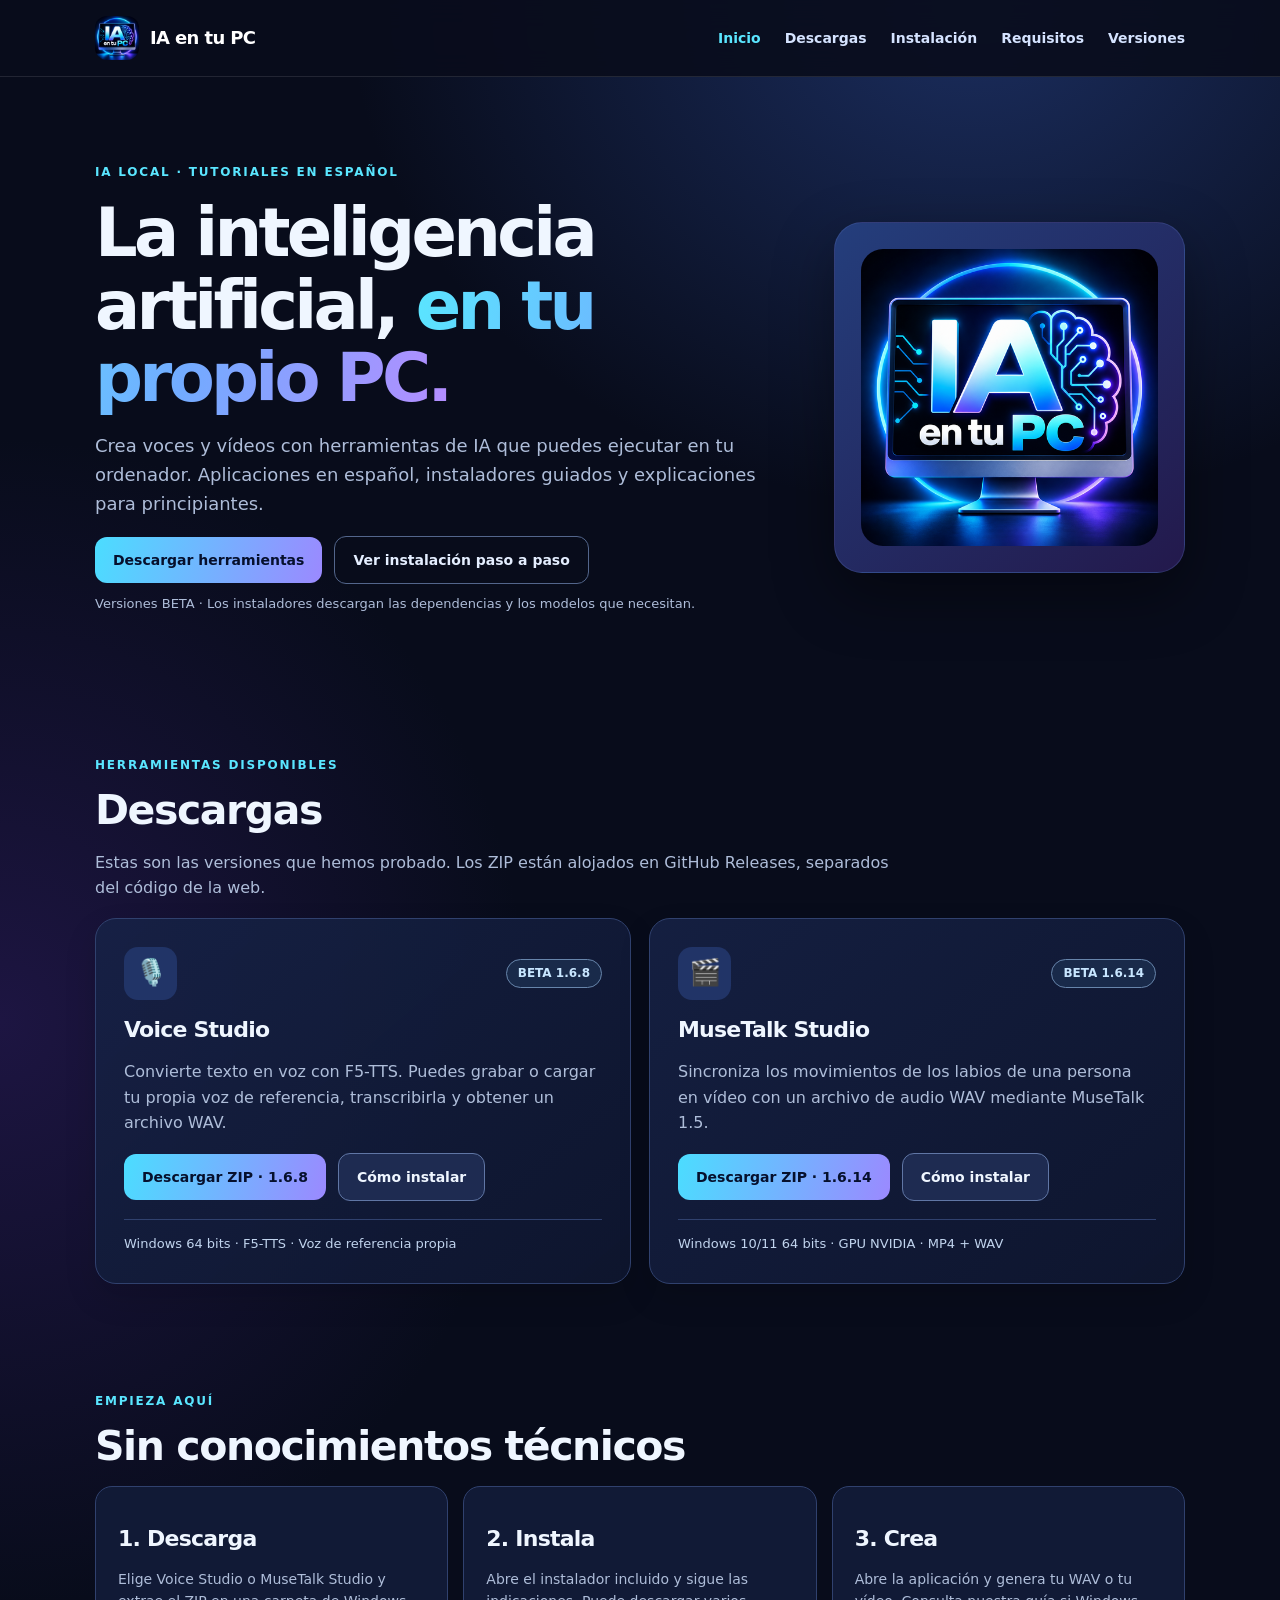
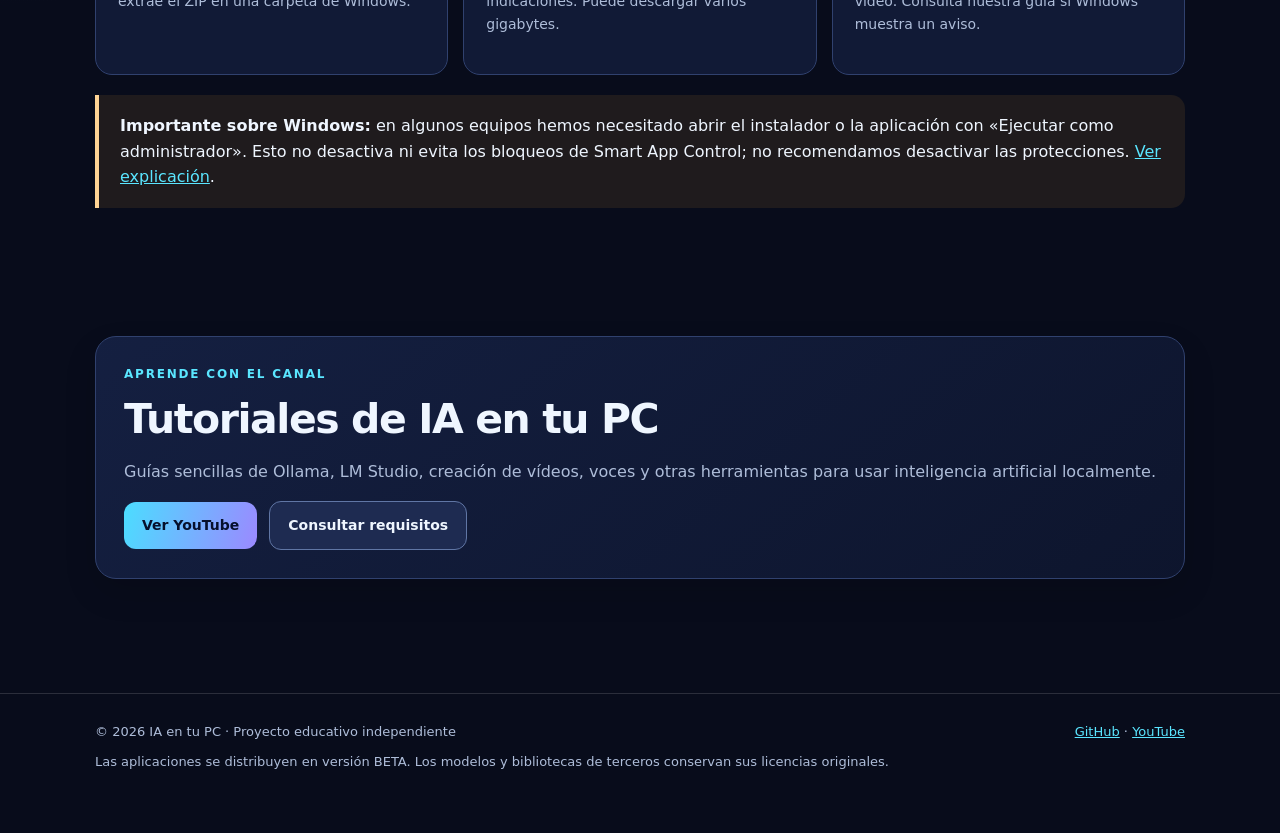
==== index.html @ 10c9ae4a "Add files via upload" ====
<!doctype html>
<html lang="es"><head><meta charset="utf-8"><meta name="viewport" content="width=device-width,initial-scale=1"><meta name="theme-color" content="#080c1b"><meta name="description" content="IA en tu PC: descargas de Voice Studio y MuseTalk Studio, tutoriales e instalación paso a paso."><title>Inicio | IA en tu PC</title><link rel="icon" href="logo.png" type="image/png"><link rel="stylesheet" href="styles.css"></head>
<body><a href="#contenido" class="skip">Saltar al contenido</a><header class="topbar"><nav class="wrap nav" aria-label="Navegación principal"><a class="brand" href="index.html"><img src="logo.png" alt="Logo IA en tu PC"><span>IA en tu PC</span></a><div class="links"><a href="index.html" aria-current="page">Inicio</a><a href="descargas.html">Descargas</a><a href="instalacion-completa.html">Instalación</a><a href="requisitos.html">Requisitos</a><a href="versiones.html">Versiones</a></div></nav></header>
<main id="contenido">
<div class="wrap hero"><div><div class="eyebrow">IA local · Tutoriales en español</div><h1>La inteligencia artificial, <span class="shine">en tu propio PC.</span></h1><p class="lead">Crea voces y vídeos con herramientas de IA que puedes ejecutar en tu ordenador. Aplicaciones en español, instaladores guiados y explicaciones para principiantes.</p><div class="btns"><a class="btn" href="descargas.html">Descargar herramientas</a><a class="btn ghost" href="instalacion-completa.html">Ver instalación paso a paso</a></div><p class="small-note">Versiones BETA · Los instaladores descargan las dependencias y los modelos que necesitan.</p></div><div class="hero-art"><img src="logo.png" alt="Emblema azul y violeta de IA en tu PC"></div></div>
<section class="wrap"><div class="eyebrow">Herramientas disponibles</div><h2>Descargas</h2><p class="intro">Estas son las versiones que hemos probado. Los ZIP están alojados en GitHub Releases, separados del código de la web.</p><div class="cards"><article class="panel"><div class="panel-head"><span class="emblem" aria-hidden="true">🎙️</span><span class="tag">BETA 1.6.8</span></div><h3>Voice Studio</h3><p>Convierte texto en voz con F5-TTS. Puedes grabar o cargar tu propia voz de referencia, transcribirla y obtener un archivo WAV.</p><div class="btns"><a class="btn" href="https://github.com/dsataciertocom/IA-en-tu-PC/releases/download/voice-studio-v1.6.8/IA_en_tu_PC_Voice_Studio_v1_6_8_PRUEBA_FINAL.zip" download>Descargar ZIP · 1.6.8</a><a class="btn alt" href="instalacion-completa.html#voice">Cómo instalar</a></div><div class="meta">Windows 64 bits · F5-TTS · Voz de referencia propia</div></article><article class="panel"><div class="panel-head"><span class="emblem" aria-hidden="true">🎬</span><span class="tag">BETA 1.6.14</span></div><h3>MuseTalk Studio</h3><p>Sincroniza los movimientos de los labios de una persona en vídeo con un archivo de audio WAV mediante MuseTalk 1.5.</p><div class="btns"><a class="btn" href="https://github.com/dsataciertocom/IA-en-tu-PC/releases/download/musetalk-studio-v1.6.14/MuseTalk_Studio_v1.6.14_COMPLETO_BETA.zip" download>Descargar ZIP · 1.6.14</a><a class="btn alt" href="instalacion-completa.html#musetalk">Cómo instalar</a></div><div class="meta">Windows 10/11 64 bits · GPU NVIDIA · MP4 + WAV</div></article></div></section>
<section class="wrap"><div class="eyebrow">Empieza aquí</div><h2>Sin conocimientos técnicos</h2><div class="grid3"><div class="quick"><h3>1. Descarga</h3><p>Elige Voice Studio o MuseTalk Studio y extrae el ZIP en una carpeta de Windows.</p></div><div class="quick"><h3>2. Instala</h3><p>Abre el instalador incluido y sigue las indicaciones. Puede descargar varios gigabytes.</p></div><div class="quick"><h3>3. Crea</h3><p>Abre la aplicación y genera tu WAV o tu vídeo. Consulta nuestra guía si Windows muestra un aviso.</p></div></div><div class="callout warn"><strong>Importante sobre Windows:</strong> en algunos equipos hemos necesitado abrir el instalador o la aplicación con «Ejecutar como administrador». Esto no desactiva ni evita los bloqueos de Smart App Control; no recomendamos desactivar las protecciones. <a href="instalacion-completa.html#seguridad">Ver explicación</a>.</div></section>
<section class="wrap"><div class="panel"><div class="eyebrow">Aprende con el canal</div><h2>Tutoriales de IA en tu PC</h2><p>Guías sencillas de Ollama, LM Studio, creación de vídeos, voces y otras herramientas para usar inteligencia artificial localmente.</p><div class="btns"><a class="btn" href="https://www.youtube.com/@IAentuPC-o1t" target="_blank" rel="noopener noreferrer">Ver YouTube</a><a class="btn alt" href="requisitos.html">Consultar requisitos</a></div></div></section>
</main><footer><div class="wrap foot"><span>© 2026 IA en tu PC · Proyecto educativo independiente</span><span><a href="https://github.com/dsataciertocom/IA-en-tu-PC" target="_blank" rel="noopener noreferrer">GitHub</a> · <a href="https://www.youtube.com/@IAentuPC-o1t" target="_blank" rel="noopener noreferrer">YouTube</a></span></div><div class="wrap"><p>Las aplicaciones se distribuyen en versión BETA. Los modelos y bibliotecas de terceros conservan sus licencias originales.</p></div></footer></body></html>
---- styles.css ----
:root{color-scheme:dark;--bg:#080c1b;--bg2:#0e1530;--surface:#111a38;--surface2:#141f40;--line:#30416e;--ink:#eff6ff;--muted:#aebdd9;--cyan:#5ae6ff;--blue:#74a7ff;--violet:#b48dff;--amber:#ffd495;--ok:#8de7bd}
*,*::before,*::after{box-sizing:border-box}html{scroll-behavior:smooth}body{margin:0;font:16px/1.6 system-ui,-apple-system,'Segoe UI',Arial,sans-serif;color:var(--ink);background:radial-gradient(ellipse 65% 28% at 76% 0%,#223a78bb 0,transparent 75%),radial-gradient(ellipse 55% 32% at 0% 42%,#291a58a3 0,transparent 75%),var(--bg)}
a{color:var(--cyan)}a:focus-visible,button:focus-visible{outline:3px solid var(--cyan);outline-offset:3px}img{max-width:100%}.wrap{width:min(1090px,calc(100% - 36px));margin-inline:auto}.skip{position:absolute;left:-100vw;top:8px;background:white;color:#111;padding:8px}.skip:focus{left:12px;z-index:40}
.topbar{position:sticky;top:0;z-index:20;border-bottom:1px solid #ffffff1b;background:#090d1ce8;backdrop-filter:blur(14px)}.nav{display:flex;align-items:center;justify-content:space-between;gap:20px;min-height:76px}.brand{display:flex;align-items:center;gap:11px;text-decoration:none;color:white;font-weight:850;letter-spacing:-.035em;font-size:18px;white-space:nowrap}.brand img{width:44px;height:44px;border-radius:12px}.links{display:flex;align-items:center;flex-wrap:wrap;gap:clamp(10px,2vw,24px)}.links a{text-decoration:none;color:#d5e3ff;font-size:14px;font-weight:600}.links a[aria-current=page],.links a:hover{color:var(--cyan)}
.hero{display:grid;grid-template-columns:1.4fr .7fr;align-items:center;gap:38px;padding:86px 0 70px}.eyebrow{color:var(--cyan);font-size:12px;font-weight:800;letter-spacing:.15em;text-transform:uppercase}.hero h1{font-size:clamp(38px,5.9vw,67px);line-height:1.08;letter-spacing:-.055em;margin:15px 0 18px}.shine{background:linear-gradient(100deg,var(--cyan),#72abff,var(--violet));-webkit-background-clip:text;background-clip:text;color:transparent}.lead{color:var(--muted);font-size:18px;max-width:700px}.intro{color:var(--muted);max-width:820px}.hero-art{border:1px solid #536ab050;box-shadow:0 22px 60px #0006;border-radius:28px;padding:26px;background:linear-gradient(140deg,#243e7c,#23194c)}.hero-art img{display:block;margin:auto;border-radius:22px}.small-note{font-size:13px;color:var(--muted)}
section{padding:54px 0}h1,h2,h3{letter-spacing:-.035em}h2{font-size:clamp(29px,3.4vw,41px);line-height:1.16;margin:12px 0 15px}h3{font-size:22px;margin:12px 0}h4{margin:0 0 8px}p{margin:10px 0 17px}.btns,.inline{display:flex;gap:12px;flex-wrap:wrap;align-items:center}.btn{display:inline-flex;align-items:center;justify-content:center;gap:7px;text-decoration:none;font-weight:800;font-size:14px;border-radius:12px;padding:12px 18px;background:linear-gradient(105deg,#4bddff,#9b89ff);color:#06102d;border:0;min-height:44px}.btn:hover{filter:brightness(1.09)}.btn.alt{color:#eff6ff;background:#1e2b51;border:1px solid #6076a5}.btn.ghost{color:#e4eeff;background:transparent;border:1px solid #53668c}.cards{display:grid;grid-template-columns:repeat(2,minmax(0,1fr));gap:18px}.panel{border:1px solid var(--line);background:linear-gradient(140deg,#162246e0,#0e162fe8);border-radius:21px;padding:28px;box-shadow:0 14px 32px #0002}.panel p{color:var(--muted)}.panel p strong{color:var(--ink)}.panel-head{display:flex;gap:13px;align-items:center;justify-content:space-between}.emblem{font-size:26px;background:#213467;width:53px;height:53px;border-radius:14px;display:grid;place-items:center}.tag{font-size:12px;font-weight:750;border:1px solid #6785ab;background:#192a4a;color:#c8e6ff;padding:4px 11px;border-radius:999px}.meta{font-size:13px;color:#c1d4ee;border-top:1px solid #30416e;padding-top:14px;margin-top:18px}.kicker{color:#cad8ee;font-size:13px}.grid3{display:grid;grid-template-columns:repeat(3,minmax(0,1fr));gap:15px}.quick{padding:22px;border:1px solid var(--line);background:#111a36;border-radius:17px}.quick p{font-size:14px;color:var(--muted)}.callout{border-left:4px solid var(--cyan);background:#102647;padding:18px 21px;margin:20px 0;border-radius:0 14px 14px 0}.callout.warn{border-color:var(--amber);background:#43332165}.callout.green{border-color:var(--ok);background:#1b3e3865}.callout p:last-child{margin-bottom:0}.pagehead{padding:67px 0 28px}.pagehead h1{font-size:clamp(36px,5vw,56px);line-height:1.08;max-width:850px;margin:13px 0}.pagehead p{max-width:780px}.stack{display:grid;gap:18px}.steps{padding-left:25px}.steps li{padding-left:4px;margin:12px 0}.steps code,code{background:#0a1230;border:1px solid #354c7a;padding:1px 5px;border-radius:5px;color:#b7edff;font: .92em Consolas,monospace;overflow-wrap:anywhere}.table-scroll{overflow:auto}.spec{border-collapse:collapse;width:100%;min-width:500px}.spec th,.spec td{border-bottom:1px solid var(--line);padding:14px 12px;text-align:left;vertical-align:top}.spec th{color:#daeeff}.muted{color:var(--muted)}.tiny{font-size:13px}.mono{font:12px/1.6 Consolas,monospace;overflow-wrap:anywhere;color:#bbd9ff}details{border:1px solid var(--line);background:#111c39;border-radius:13px;padding:13px 18px;margin:12px 0}summary{cursor:pointer;font-weight:800}footer{border-top:1px solid #ffffff24;margin-top:60px;padding:28px 0 43px;color:var(--muted);font-size:13px}.foot{display:flex;justify-content:space-between;gap:18px;flex-wrap:wrap}
@media(max-width:800px){.hero{grid-template-columns:1fr;padding:55px 0 45px}.hero-art{max-width:340px}.grid3{grid-template-columns:1fr}.nav{align-items:start;flex-direction:column;gap:0;padding:12px 0}.links{padding:8px 0}.links a{font-size:13px}section{padding:37px 0}}
@media(max-width:620px){.cards{grid-template-columns:1fr}.panel{padding:21px}.hero h1{font-size:41px}.pagehead{padding:45px 0 20px}.links{gap:12px}.btn{width:100%}.btns{align-items:stretch}.inline .btn{width:auto}}
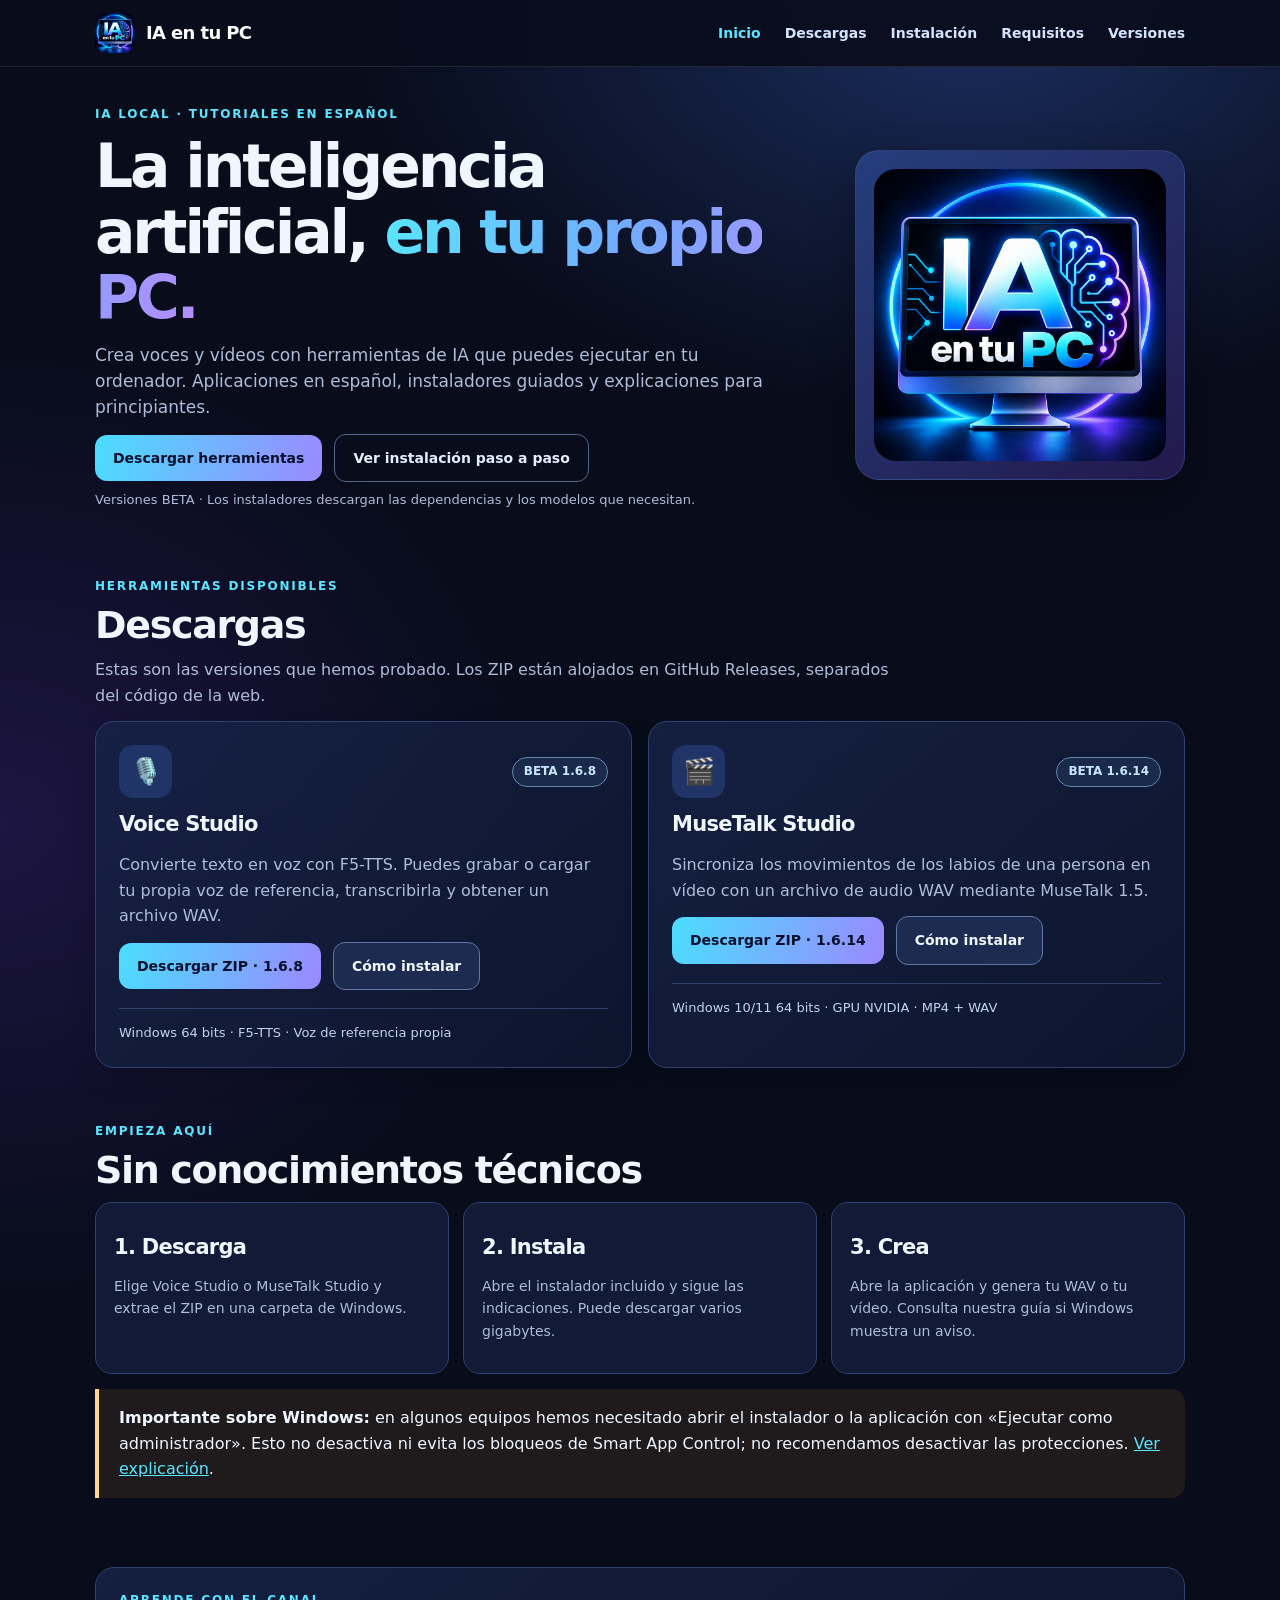
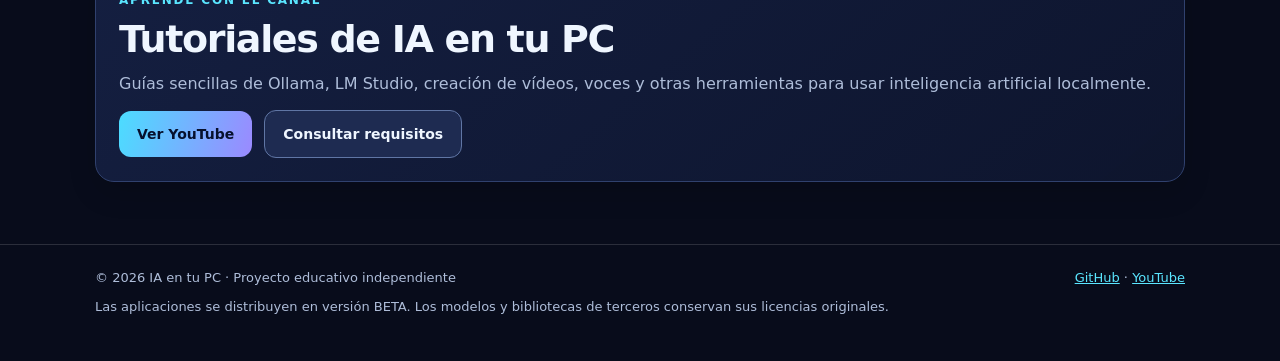
==== commit 2cf8f7fb: "Add files via upload" ====
--- a/index.html
+++ b/index.html
@@ -3,7 +3,7 @@
 <body><a href="#contenido" class="skip">Saltar al contenido</a><header class="topbar"><nav class="wrap nav" aria-label="Navegación principal"><a class="brand" href="index.html"><img src="logo.png" alt="Logo IA en tu PC"><span>IA en tu PC</span></a><div class="links"><a href="index.html" aria-current="page">Inicio</a><a href="descargas.html">Descargas</a><a href="instalacion-completa.html">Instalación</a><a href="requisitos.html">Requisitos</a><a href="versiones.html">Versiones</a></div></nav></header>
 <main id="contenido">
 <div class="wrap hero"><div><div class="eyebrow">IA local · Tutoriales en español</div><h1>La inteligencia artificial, <span class="shine">en tu propio PC.</span></h1><p class="lead">Crea voces y vídeos con herramientas de IA que puedes ejecutar en tu ordenador. Aplicaciones en español, instaladores guiados y explicaciones para principiantes.</p><div class="btns"><a class="btn" href="descargas.html">Descargar herramientas</a><a class="btn ghost" href="instalacion-completa.html">Ver instalación paso a paso</a></div><p class="small-note">Versiones BETA · Los instaladores descargan las dependencias y los modelos que necesitan.</p></div><div class="hero-art"><img src="logo.png" alt="Emblema azul y violeta de IA en tu PC"></div></div>
-<section class="wrap"><div class="eyebrow">Herramientas disponibles</div><h2>Descargas</h2><p class="intro">Estas son las versiones que hemos probado. Los ZIP están alojados en GitHub Releases, separados del código de la web.</p><div class="cards"><article class="panel"><div class="panel-head"><span class="emblem" aria-hidden="true">🎙️</span><span class="tag">BETA 1.6.8</span></div><h3>Voice Studio</h3><p>Convierte texto en voz con F5-TTS. Puedes grabar o cargar tu propia voz de referencia, transcribirla y obtener un archivo WAV.</p><div class="btns"><a class="btn" href="https://github.com/dsataciertocom/IA-en-tu-PC/releases/download/voice-studio-v1.6.8/IA_en_tu_PC_Voice_Studio_v1_6_8_PRUEBA_FINAL.zip" download>Descargar ZIP · 1.6.8</a><a class="btn alt" href="instalacion-completa.html#voice">Cómo instalar</a></div><div class="meta">Windows 64 bits · F5-TTS · Voz de referencia propia</div></article><article class="panel"><div class="panel-head"><span class="emblem" aria-hidden="true">🎬</span><span class="tag">BETA 1.6.14</span></div><h3>MuseTalk Studio</h3><p>Sincroniza los movimientos de los labios de una persona en vídeo con un archivo de audio WAV mediante MuseTalk 1.5.</p><div class="btns"><a class="btn" href="https://github.com/dsataciertocom/IA-en-tu-PC/releases/download/musetalk-studio-v1.6.14/MuseTalk_Studio_v1.6.14_COMPLETO_BETA.zip" download>Descargar ZIP · 1.6.14</a><a class="btn alt" href="instalacion-completa.html#musetalk">Cómo instalar</a></div><div class="meta">Windows 10/11 64 bits · GPU NVIDIA · MP4 + WAV</div></article></div></section>
+<section class="wrap"><div class="eyebrow">Herramientas disponibles</div><h2>Descargas</h2><p class="intro">Estas son las versiones que hemos probado. Los ZIP están alojados en GitHub Releases, separados del código de la web.</p><div class="cards"><article class="panel"><div class="panel-head"><span class="emblem" aria-hidden="true">🎙️</span><span class="tag">BETA 1.6.8</span></div><h3>Voice Studio</h3><p>Convierte texto en voz con F5-TTS. Puedes grabar o cargar tu propia voz de referencia, transcribirla y obtener un archivo WAV.</p><div class="btns"><a class="btn" href="https://github.com/dr4kull/IA-en-tu-PC/releases/download/voice-studio-v1.6.8/IA_en_tu_PC_Voice_Studio_v1_6_8_Beta.zip" download>Descargar ZIP · 1.6.8</a><a class="btn alt" href="instalacion-completa.html#voice">Cómo instalar</a></div><div class="meta">Windows 64 bits · F5-TTS · Voz de referencia propia</div></article><article class="panel"><div class="panel-head"><span class="emblem" aria-hidden="true">🎬</span><span class="tag">BETA 1.6.14</span></div><h3>MuseTalk Studio</h3><p>Sincroniza los movimientos de los labios de una persona en vídeo con un archivo de audio WAV mediante MuseTalk 1.5.</p><div class="btns"><a class="btn" href="https://github.com/dr4kull/IA-en-tu-PC/releases/download/musetalk-studio-v1.6.14/MuseTalk_Studio_v1.6.14_COMPLETO_BETA.zip" download>Descargar ZIP · 1.6.14</a><a class="btn alt" href="instalacion-completa.html#musetalk">Cómo instalar</a></div><div class="meta">Windows 10/11 64 bits · GPU NVIDIA · MP4 + WAV</div></article></div></section>
 <section class="wrap"><div class="eyebrow">Empieza aquí</div><h2>Sin conocimientos técnicos</h2><div class="grid3"><div class="quick"><h3>1. Descarga</h3><p>Elige Voice Studio o MuseTalk Studio y extrae el ZIP en una carpeta de Windows.</p></div><div class="quick"><h3>2. Instala</h3><p>Abre el instalador incluido y sigue las indicaciones. Puede descargar varios gigabytes.</p></div><div class="quick"><h3>3. Crea</h3><p>Abre la aplicación y genera tu WAV o tu vídeo. Consulta nuestra guía si Windows muestra un aviso.</p></div></div><div class="callout warn"><strong>Importante sobre Windows:</strong> en algunos equipos hemos necesitado abrir el instalador o la aplicación con «Ejecutar como administrador». Esto no desactiva ni evita los bloqueos de Smart App Control; no recomendamos desactivar las protecciones. <a href="instalacion-completa.html#seguridad">Ver explicación</a>.</div></section>
 <section class="wrap"><div class="panel"><div class="eyebrow">Aprende con el canal</div><h2>Tutoriales de IA en tu PC</h2><p>Guías sencillas de Ollama, LM Studio, creación de vídeos, voces y otras herramientas para usar inteligencia artificial localmente.</p><div class="btns"><a class="btn" href="https://www.youtube.com/@IAentuPC-o1t" target="_blank" rel="noopener noreferrer">Ver YouTube</a><a class="btn alt" href="requisitos.html">Consultar requisitos</a></div></div></section>
-</main><footer><div class="wrap foot"><span>© 2026 IA en tu PC · Proyecto educativo independiente</span><span><a href="https://github.com/dsataciertocom/IA-en-tu-PC" target="_blank" rel="noopener noreferrer">GitHub</a> · <a href="https://www.youtube.com/@IAentuPC-o1t" target="_blank" rel="noopener noreferrer">YouTube</a></span></div><div class="wrap"><p>Las aplicaciones se distribuyen en versión BETA. Los modelos y bibliotecas de terceros conservan sus licencias originales.</p></div></footer></body></html>+</main><footer><div class="wrap foot"><span>© 2026 IA en tu PC · Proyecto educativo independiente</span><span><a href="https://github.com/dr4kull/IA-en-tu-PC" target="_blank" rel="noopener noreferrer">GitHub</a> · <a href="https://www.youtube.com/@IAentuPC-o1t" target="_blank" rel="noopener noreferrer">YouTube</a></span></div><div class="wrap"><p>Las aplicaciones se distribuyen en versión BETA. Los modelos y bibliotecas de terceros conservan sus licencias originales.</p></div></footer></body></html>
--- a/styles.css
+++ b/styles.css
@@ -2,8 +2,8 @@
 :root{color-scheme:dark;--bg:#080c1b;--bg2:#0e1530;--surface:#111a38;--surface2:#141f40;--line:#30416e;--ink:#eff6ff;--muted:#aebdd9;--cyan:#5ae6ff;--blue:#74a7ff;--violet:#b48dff;--amber:#ffd495;--ok:#8de7bd}
 *,*::before,*::after{box-sizing:border-box}html{scroll-behavior:smooth}body{margin:0;font:16px/1.6 system-ui,-apple-system,'Segoe UI',Arial,sans-serif;color:var(--ink);background:radial-gradient(ellipse 65% 28% at 76% 0%,#223a78bb 0,transparent 75%),radial-gradient(ellipse 55% 32% at 0% 42%,#291a58a3 0,transparent 75%),var(--bg)}
 a{color:var(--cyan)}a:focus-visible,button:focus-visible{outline:3px solid var(--cyan);outline-offset:3px}img{max-width:100%}.wrap{width:min(1090px,calc(100% - 36px));margin-inline:auto}.skip{position:absolute;left:-100vw;top:8px;background:white;color:#111;padding:8px}.skip:focus{left:12px;z-index:40}
-.topbar{position:sticky;top:0;z-index:20;border-bottom:1px solid #ffffff1b;background:#090d1ce8;backdrop-filter:blur(14px)}.nav{display:flex;align-items:center;justify-content:space-between;gap:20px;min-height:76px}.brand{display:flex;align-items:center;gap:11px;text-decoration:none;color:white;font-weight:850;letter-spacing:-.035em;font-size:18px;white-space:nowrap}.brand img{width:44px;height:44px;border-radius:12px}.links{display:flex;align-items:center;flex-wrap:wrap;gap:clamp(10px,2vw,24px)}.links a{text-decoration:none;color:#d5e3ff;font-size:14px;font-weight:600}.links a[aria-current=page],.links a:hover{color:var(--cyan)}
-.hero{display:grid;grid-template-columns:1.4fr .7fr;align-items:center;gap:38px;padding:86px 0 70px}.eyebrow{color:var(--cyan);font-size:12px;font-weight:800;letter-spacing:.15em;text-transform:uppercase}.hero h1{font-size:clamp(38px,5.9vw,67px);line-height:1.08;letter-spacing:-.055em;margin:15px 0 18px}.shine{background:linear-gradient(100deg,var(--cyan),#72abff,var(--violet));-webkit-background-clip:text;background-clip:text;color:transparent}.lead{color:var(--muted);font-size:18px;max-width:700px}.intro{color:var(--muted);max-width:820px}.hero-art{border:1px solid #536ab050;box-shadow:0 22px 60px #0006;border-radius:28px;padding:26px;background:linear-gradient(140deg,#243e7c,#23194c)}.hero-art img{display:block;margin:auto;border-radius:22px}.small-note{font-size:13px;color:var(--muted)}
-section{padding:54px 0}h1,h2,h3{letter-spacing:-.035em}h2{font-size:clamp(29px,3.4vw,41px);line-height:1.16;margin:12px 0 15px}h3{font-size:22px;margin:12px 0}h4{margin:0 0 8px}p{margin:10px 0 17px}.btns,.inline{display:flex;gap:12px;flex-wrap:wrap;align-items:center}.btn{display:inline-flex;align-items:center;justify-content:center;gap:7px;text-decoration:none;font-weight:800;font-size:14px;border-radius:12px;padding:12px 18px;background:linear-gradient(105deg,#4bddff,#9b89ff);color:#06102d;border:0;min-height:44px}.btn:hover{filter:brightness(1.09)}.btn.alt{color:#eff6ff;background:#1e2b51;border:1px solid #6076a5}.btn.ghost{color:#e4eeff;background:transparent;border:1px solid #53668c}.cards{display:grid;grid-template-columns:repeat(2,minmax(0,1fr));gap:18px}.panel{border:1px solid var(--line);background:linear-gradient(140deg,#162246e0,#0e162fe8);border-radius:21px;padding:28px;box-shadow:0 14px 32px #0002}.panel p{color:var(--muted)}.panel p strong{color:var(--ink)}.panel-head{display:flex;gap:13px;align-items:center;justify-content:space-between}.emblem{font-size:26px;background:#213467;width:53px;height:53px;border-radius:14px;display:grid;place-items:center}.tag{font-size:12px;font-weight:750;border:1px solid #6785ab;background:#192a4a;color:#c8e6ff;padding:4px 11px;border-radius:999px}.meta{font-size:13px;color:#c1d4ee;border-top:1px solid #30416e;padding-top:14px;margin-top:18px}.kicker{color:#cad8ee;font-size:13px}.grid3{display:grid;grid-template-columns:repeat(3,minmax(0,1fr));gap:15px}.quick{padding:22px;border:1px solid var(--line);background:#111a36;border-radius:17px}.quick p{font-size:14px;color:var(--muted)}.callout{border-left:4px solid var(--cyan);background:#102647;padding:18px 21px;margin:20px 0;border-radius:0 14px 14px 0}.callout.warn{border-color:var(--amber);background:#43332165}.callout.green{border-color:var(--ok);background:#1b3e3865}.callout p:last-child{margin-bottom:0}.pagehead{padding:67px 0 28px}.pagehead h1{font-size:clamp(36px,5vw,56px);line-height:1.08;max-width:850px;margin:13px 0}.pagehead p{max-width:780px}.stack{display:grid;gap:18px}.steps{padding-left:25px}.steps li{padding-left:4px;margin:12px 0}.steps code,code{background:#0a1230;border:1px solid #354c7a;padding:1px 5px;border-radius:5px;color:#b7edff;font: .92em Consolas,monospace;overflow-wrap:anywhere}.table-scroll{overflow:auto}.spec{border-collapse:collapse;width:100%;min-width:500px}.spec th,.spec td{border-bottom:1px solid var(--line);padding:14px 12px;text-align:left;vertical-align:top}.spec th{color:#daeeff}.muted{color:var(--muted)}.tiny{font-size:13px}.mono{font:12px/1.6 Consolas,monospace;overflow-wrap:anywhere;color:#bbd9ff}details{border:1px solid var(--line);background:#111c39;border-radius:13px;padding:13px 18px;margin:12px 0}summary{cursor:pointer;font-weight:800}footer{border-top:1px solid #ffffff24;margin-top:60px;padding:28px 0 43px;color:var(--muted);font-size:13px}.foot{display:flex;justify-content:space-between;gap:18px;flex-wrap:wrap}
-@media(max-width:800px){.hero{grid-template-columns:1fr;padding:55px 0 45px}.hero-art{max-width:340px}.grid3{grid-template-columns:1fr}.nav{align-items:start;flex-direction:column;gap:0;padding:12px 0}.links{padding:8px 0}.links a{font-size:13px}section{padding:37px 0}}
-@media(max-width:620px){.cards{grid-template-columns:1fr}.panel{padding:21px}.hero h1{font-size:41px}.pagehead{padding:45px 0 20px}.links{gap:12px}.btn{width:100%}.btns{align-items:stretch}.inline .btn{width:auto}}
+.topbar{position:sticky;top:0;z-index:20;border-bottom:1px solid #ffffff1b;background:#090d1ce8;backdrop-filter:blur(14px)}.nav{display:flex;align-items:center;justify-content:space-between;gap:20px;min-height:66px}.brand{display:flex;align-items:center;gap:11px;text-decoration:none;color:white;font-weight:850;letter-spacing:-.035em;font-size:18px;white-space:nowrap}.brand img{width:40px;height:40px;border-radius:11px}.links{display:flex;align-items:center;flex-wrap:wrap;gap:clamp(10px,2vw,24px)}.links a{text-decoration:none;color:#d5e3ff;font-size:14px;font-weight:600}.links a[aria-current=page],.links a:hover{color:var(--cyan)}
+.hero{display:grid;grid-template-columns:1.4fr .7fr;align-items:center;gap:28px;padding:38px 0 26px}.eyebrow{color:var(--cyan);font-size:12px;font-weight:800;letter-spacing:.15em;text-transform:uppercase}.hero h1{font-size:clamp(37px,5.2vw,60px);line-height:1.09;letter-spacing:-.052em;margin:10px 0 13px}.shine{background:linear-gradient(100deg,var(--cyan),#72abff,var(--violet));-webkit-background-clip:text;background-clip:text;color:transparent}.lead{color:var(--muted);font-size:17px;line-height:1.52;max-width:700px}.intro{color:var(--muted);max-width:820px}.hero-art{border:1px solid #536ab050;box-shadow:0 16px 42px #0005;border-radius:24px;padding:18px;max-width:330px;justify-self:end;background:linear-gradient(140deg,#243e7c,#23194c)}.hero-art img{display:block;margin:auto;border-radius:22px}.small-note{font-size:13px;color:var(--muted)}
+section{padding:27px 0}h1,h2,h3{letter-spacing:-.035em}h2{font-size:clamp(29px,3.1vw,38px);line-height:1.16;margin:7px 0 10px}h3{font-size:21px;margin:10px 0}h4{margin:0 0 8px}p{margin:8px 0 13px}.btns,.inline{display:flex;gap:12px;flex-wrap:wrap;align-items:center}.btn{display:inline-flex;align-items:center;justify-content:center;gap:7px;text-decoration:none;font-weight:800;font-size:14px;border-radius:12px;padding:12px 18px;background:linear-gradient(105deg,#4bddff,#9b89ff);color:#06102d;border:0;min-height:44px}.btn:hover{filter:brightness(1.09)}.btn.alt{color:#eff6ff;background:#1e2b51;border:1px solid #6076a5}.btn.ghost{color:#e4eeff;background:transparent;border:1px solid #53668c}.cards{display:grid;grid-template-columns:repeat(2,minmax(0,1fr));gap:16px}.panel{border:1px solid var(--line);background:linear-gradient(140deg,#162246e0,#0e162fe8);border-radius:19px;padding:23px;box-shadow:0 12px 28px #0002}.panel p{color:var(--muted)}.panel p strong{color:var(--ink)}.panel-head{display:flex;gap:13px;align-items:center;justify-content:space-between}.emblem{font-size:26px;background:#213467;width:53px;height:53px;border-radius:14px;display:grid;place-items:center}.tag{font-size:12px;font-weight:750;border:1px solid #6785ab;background:#192a4a;color:#c8e6ff;padding:4px 11px;border-radius:999px}.meta{font-size:13px;color:#c1d4ee;border-top:1px solid #30416e;padding-top:14px;margin-top:18px}.kicker{color:#cad8ee;font-size:13px}.grid3{display:grid;grid-template-columns:repeat(3,minmax(0,1fr));gap:14px}.quick{padding:18px;border:1px solid var(--line);background:#111a36;border-radius:17px}.quick p{font-size:14px;color:var(--muted)}.callout{border-left:4px solid var(--cyan);background:#102647;padding:16px 20px;margin:15px 0;border-radius:0 14px 14px 0}.callout.warn{border-color:var(--amber);background:#43332165}.callout.green{border-color:var(--ok);background:#1b3e3865}.callout p:last-child{margin-bottom:0}.pagehead{padding:42px 0 15px}.pagehead h1{font-size:clamp(35px,4.6vw,52px);line-height:1.1;max-width:850px;margin:10px 0}.pagehead p{max-width:780px}.stack{display:grid;gap:15px}.steps{padding-left:25px}.steps li{padding-left:4px;margin:9px 0}.steps code,code{background:#0a1230;border:1px solid #354c7a;padding:1px 5px;border-radius:5px;color:#b7edff;font: .92em Consolas,monospace;overflow-wrap:anywhere}.table-scroll{overflow:auto}.spec{border-collapse:collapse;width:100%;min-width:500px}.spec th,.spec td{border-bottom:1px solid var(--line);padding:14px 12px;text-align:left;vertical-align:top}.spec th{color:#daeeff}.muted{color:var(--muted)}.tiny{font-size:13px}.mono{font:12px/1.6 Consolas,monospace;overflow-wrap:anywhere;color:#bbd9ff}details{border:1px solid var(--line);background:#111c39;border-radius:13px;padding:13px 18px;margin:12px 0}summary{cursor:pointer;font-weight:800}footer{border-top:1px solid #ffffff24;margin-top:35px;padding:23px 0 30px;color:var(--muted);font-size:13px}.foot{display:flex;justify-content:space-between;gap:18px;flex-wrap:wrap}
+@media(max-width:800px){.hero{grid-template-columns:1fr;gap:20px;padding:32px 0 20px}.hero-art{max-width:260px;justify-self:center}.grid3{grid-template-columns:1fr}.nav{align-items:start;flex-direction:column;gap:0;padding:9px 0}.links{padding:6px 0}.links a{font-size:13px}section{padding:24px 0}}
+@media(max-width:620px){.cards{grid-template-columns:1fr}.panel{padding:19px}.hero h1{font-size:39px}.pagehead{padding:30px 0 12px}.links{gap:12px}.btn{width:100%}.btns{align-items:stretch}.inline .btn{width:auto}}
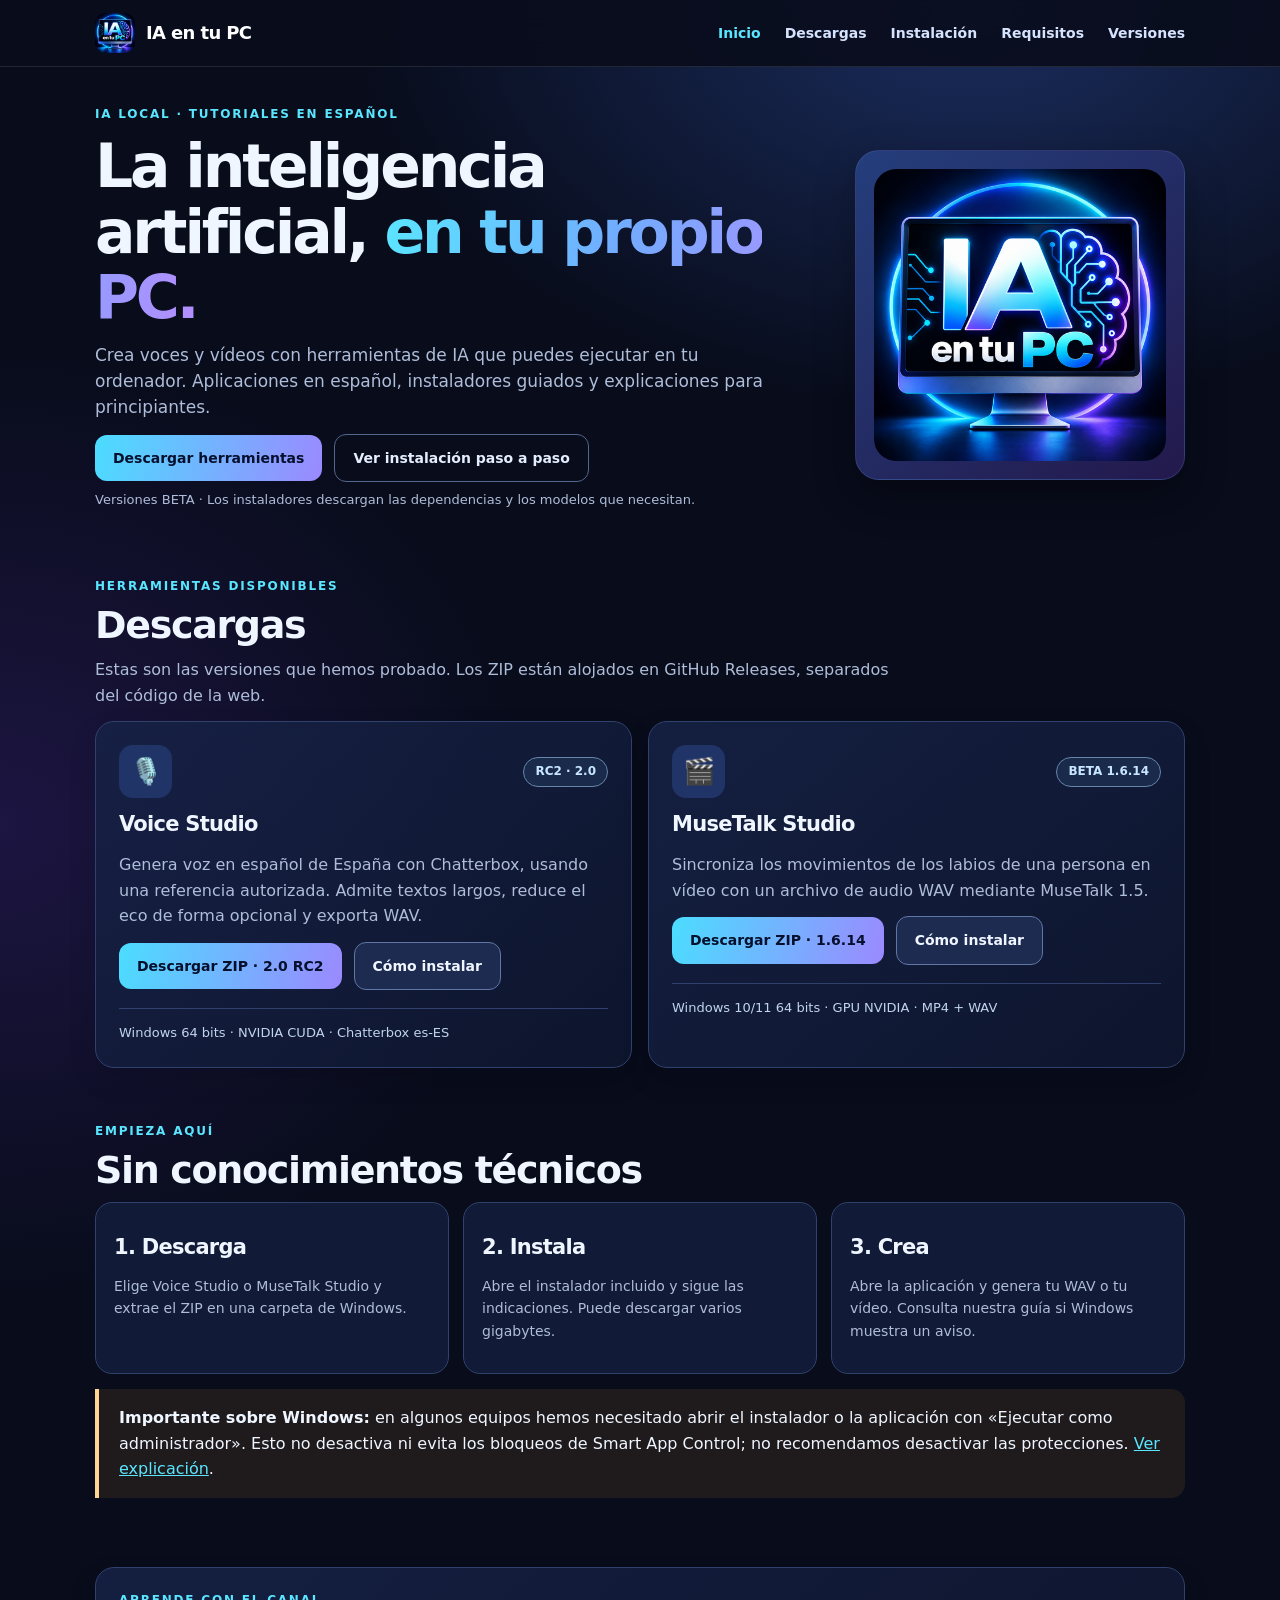
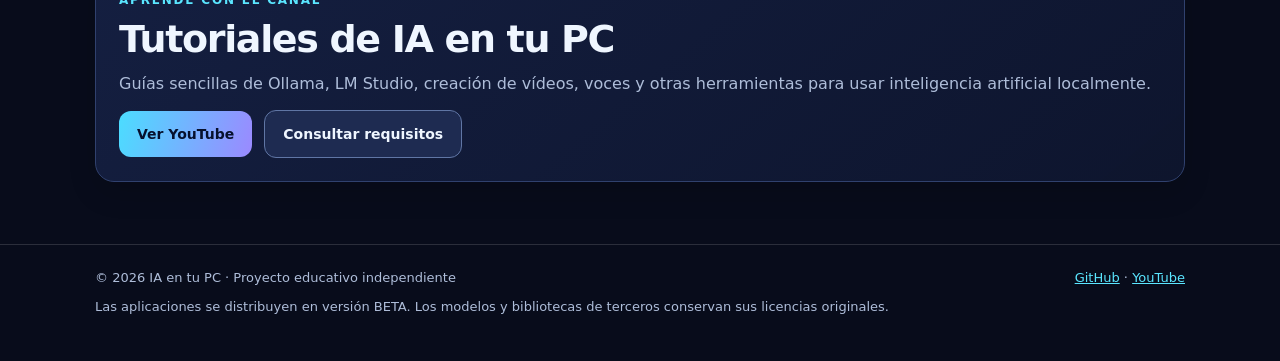
==== commit 6af1ef28: "Add files via upload" ====
--- a/index.html
+++ b/index.html
@@ -1,9 +1,10 @@
-<!doctype html>
-<html lang="es"><head><meta charset="utf-8"><meta name="viewport" content="width=device-width,initial-scale=1"><meta name="theme-color" content="#080c1b"><meta name="description" content="IA en tu PC: descargas de Voice Studio y MuseTalk Studio, tutoriales e instalación paso a paso."><title>Inicio | IA en tu PC</title><link rel="icon" href="logo.png" type="image/png"><link rel="stylesheet" href="styles.css"></head>
-<body><a href="#contenido" class="skip">Saltar al contenido</a><header class="topbar"><nav class="wrap nav" aria-label="Navegación principal"><a class="brand" href="index.html"><img src="logo.png" alt="Logo IA en tu PC"><span>IA en tu PC</span></a><div class="links"><a href="index.html" aria-current="page">Inicio</a><a href="descargas.html">Descargas</a><a href="instalacion-completa.html">Instalación</a><a href="requisitos.html">Requisitos</a><a href="versiones.html">Versiones</a></div></nav></header>
+<!DOCTYPE html>
+
+<html lang="es"><head><meta charset="utf-8"/><meta content="width=device-width,initial-scale=1" name="viewport"/><meta content="#080c1b" name="theme-color"/><meta content="IA en tu PC: descargas de Voice Studio y MuseTalk Studio, tutoriales e instalación paso a paso." name="description"/><title>Inicio | IA en tu PC</title><link href="logo.png" rel="icon" type="image/png"/><link href="styles.css" rel="stylesheet"/></head>
+<body><a class="skip" href="#contenido">Saltar al contenido</a><header class="topbar"><nav aria-label="Navegación principal" class="wrap nav"><a class="brand" href="index.html"><img alt="Logo IA en tu PC" src="logo.png"/><span>IA en tu PC</span></a><div class="links"><a aria-current="page" href="index.html">Inicio</a><a href="descargas.html">Descargas</a><a href="instalacion-completa.html">Instalación</a><a href="requisitos.html">Requisitos</a><a href="versiones.html">Versiones</a></div></nav></header>
 <main id="contenido">
-<div class="wrap hero"><div><div class="eyebrow">IA local · Tutoriales en español</div><h1>La inteligencia artificial, <span class="shine">en tu propio PC.</span></h1><p class="lead">Crea voces y vídeos con herramientas de IA que puedes ejecutar en tu ordenador. Aplicaciones en español, instaladores guiados y explicaciones para principiantes.</p><div class="btns"><a class="btn" href="descargas.html">Descargar herramientas</a><a class="btn ghost" href="instalacion-completa.html">Ver instalación paso a paso</a></div><p class="small-note">Versiones BETA · Los instaladores descargan las dependencias y los modelos que necesitan.</p></div><div class="hero-art"><img src="logo.png" alt="Emblema azul y violeta de IA en tu PC"></div></div>
-<section class="wrap"><div class="eyebrow">Herramientas disponibles</div><h2>Descargas</h2><p class="intro">Estas son las versiones que hemos probado. Los ZIP están alojados en GitHub Releases, separados del código de la web.</p><div class="cards"><article class="panel"><div class="panel-head"><span class="emblem" aria-hidden="true">🎙️</span><span class="tag">BETA 1.6.8</span></div><h3>Voice Studio</h3><p>Convierte texto en voz con F5-TTS. Puedes grabar o cargar tu propia voz de referencia, transcribirla y obtener un archivo WAV.</p><div class="btns"><a class="btn" href="https://github.com/dr4kull/IA-en-tu-PC/releases/download/voice-studio-v1.6.8/IA_en_tu_PC_Voice_Studio_v1_6_8_Beta.zip" download>Descargar ZIP · 1.6.8</a><a class="btn alt" href="instalacion-completa.html#voice">Cómo instalar</a></div><div class="meta">Windows 64 bits · F5-TTS · Voz de referencia propia</div></article><article class="panel"><div class="panel-head"><span class="emblem" aria-hidden="true">🎬</span><span class="tag">BETA 1.6.14</span></div><h3>MuseTalk Studio</h3><p>Sincroniza los movimientos de los labios de una persona en vídeo con un archivo de audio WAV mediante MuseTalk 1.5.</p><div class="btns"><a class="btn" href="https://github.com/dr4kull/IA-en-tu-PC/releases/download/musetalk-studio-v1.6.14/MuseTalk_Studio_v1.6.14_COMPLETO_BETA.zip" download>Descargar ZIP · 1.6.14</a><a class="btn alt" href="instalacion-completa.html#musetalk">Cómo instalar</a></div><div class="meta">Windows 10/11 64 bits · GPU NVIDIA · MP4 + WAV</div></article></div></section>
+<div class="wrap hero"><div><div class="eyebrow">IA local · Tutoriales en español</div><h1>La inteligencia artificial, <span class="shine">en tu propio PC.</span></h1><p class="lead">Crea voces y vídeos con herramientas de IA que puedes ejecutar en tu ordenador. Aplicaciones en español, instaladores guiados y explicaciones para principiantes.</p><div class="btns"><a class="btn" href="descargas.html">Descargar herramientas</a><a class="btn ghost" href="instalacion-completa.html">Ver instalación paso a paso</a></div><p class="small-note">Versiones BETA · Los instaladores descargan las dependencias y los modelos que necesitan.</p></div><div class="hero-art"><img alt="Emblema azul y violeta de IA en tu PC" src="logo.png"/></div></div>
+<section class="wrap"><div class="eyebrow">Herramientas disponibles</div><h2>Descargas</h2><p class="intro">Estas son las versiones que hemos probado. Los ZIP están alojados en GitHub Releases, separados del código de la web.</p><div class="cards"><article class="panel"><div class="panel-head"><span aria-hidden="true" class="emblem">🎙️</span><span class="tag">RC2 · 2.0</span></div><h3>Voice Studio</h3><p>Genera voz en español de España con Chatterbox, usando una referencia autorizada. Admite textos largos, reduce el eco de forma opcional y exporta WAV.</p><div class="btns"><a class="btn" href="https://github.com/dr4kull/IA-en-tu-PC/releases/download/voice-studio-v2.0-rc2/IA_en_tu_PC_Voice_Studio_v2_0_RC2_ECO_Y_TEXTO_LARGO.zip">Descargar ZIP · 2.0 RC2</a><a class="btn alt" href="instalacion-completa.html#voice">Cómo instalar</a></div><div class="meta">Windows 64 bits · NVIDIA CUDA · Chatterbox es-ES</div></article><article class="panel"><div class="panel-head"><span aria-hidden="true" class="emblem">🎬</span><span class="tag">BETA 1.6.14</span></div><h3>MuseTalk Studio</h3><p>Sincroniza los movimientos de los labios de una persona en vídeo con un archivo de audio WAV mediante MuseTalk 1.5.</p><div class="btns"><a class="btn" download="" href="https://github.com/dr4kull/IA-en-tu-PC/releases/download/musetalk-studio-v1.6.14/MuseTalk_Studio_v1.6.14_COMPLETO_BETA.zip">Descargar ZIP · 1.6.14</a><a class="btn alt" href="instalacion-completa.html#musetalk">Cómo instalar</a></div><div class="meta">Windows 10/11 64 bits · GPU NVIDIA · MP4 + WAV</div></article></div></section>
 <section class="wrap"><div class="eyebrow">Empieza aquí</div><h2>Sin conocimientos técnicos</h2><div class="grid3"><div class="quick"><h3>1. Descarga</h3><p>Elige Voice Studio o MuseTalk Studio y extrae el ZIP en una carpeta de Windows.</p></div><div class="quick"><h3>2. Instala</h3><p>Abre el instalador incluido y sigue las indicaciones. Puede descargar varios gigabytes.</p></div><div class="quick"><h3>3. Crea</h3><p>Abre la aplicación y genera tu WAV o tu vídeo. Consulta nuestra guía si Windows muestra un aviso.</p></div></div><div class="callout warn"><strong>Importante sobre Windows:</strong> en algunos equipos hemos necesitado abrir el instalador o la aplicación con «Ejecutar como administrador». Esto no desactiva ni evita los bloqueos de Smart App Control; no recomendamos desactivar las protecciones. <a href="instalacion-completa.html#seguridad">Ver explicación</a>.</div></section>
-<section class="wrap"><div class="panel"><div class="eyebrow">Aprende con el canal</div><h2>Tutoriales de IA en tu PC</h2><p>Guías sencillas de Ollama, LM Studio, creación de vídeos, voces y otras herramientas para usar inteligencia artificial localmente.</p><div class="btns"><a class="btn" href="https://www.youtube.com/@IAentuPC-o1t" target="_blank" rel="noopener noreferrer">Ver YouTube</a><a class="btn alt" href="requisitos.html">Consultar requisitos</a></div></div></section>
-</main><footer><div class="wrap foot"><span>© 2026 IA en tu PC · Proyecto educativo independiente</span><span><a href="https://github.com/dr4kull/IA-en-tu-PC" target="_blank" rel="noopener noreferrer">GitHub</a> · <a href="https://www.youtube.com/@IAentuPC-o1t" target="_blank" rel="noopener noreferrer">YouTube</a></span></div><div class="wrap"><p>Las aplicaciones se distribuyen en versión BETA. Los modelos y bibliotecas de terceros conservan sus licencias originales.</p></div></footer></body></html>+<section class="wrap"><div class="panel"><div class="eyebrow">Aprende con el canal</div><h2>Tutoriales de IA en tu PC</h2><p>Guías sencillas de Ollama, LM Studio, creación de vídeos, voces y otras herramientas para usar inteligencia artificial localmente.</p><div class="btns"><a class="btn" href="https://www.youtube.com/@IAentuPC-o1t" rel="noopener noreferrer" target="_blank">Ver YouTube</a><a class="btn alt" href="requisitos.html">Consultar requisitos</a></div></div></section>
+</main><footer><div class="wrap foot"><span>© 2026 IA en tu PC · Proyecto educativo independiente</span><span><a href="https://github.com/dr4kull/IA-en-tu-PC" rel="noopener noreferrer" target="_blank">GitHub</a> · <a href="https://www.youtube.com/@IAentuPC-o1t" rel="noopener noreferrer" target="_blank">YouTube</a></span></div><div class="wrap"><p>Las aplicaciones se distribuyen en versión BETA. Los modelos y bibliotecas de terceros conservan sus licencias originales.</p></div></footer></body></html>
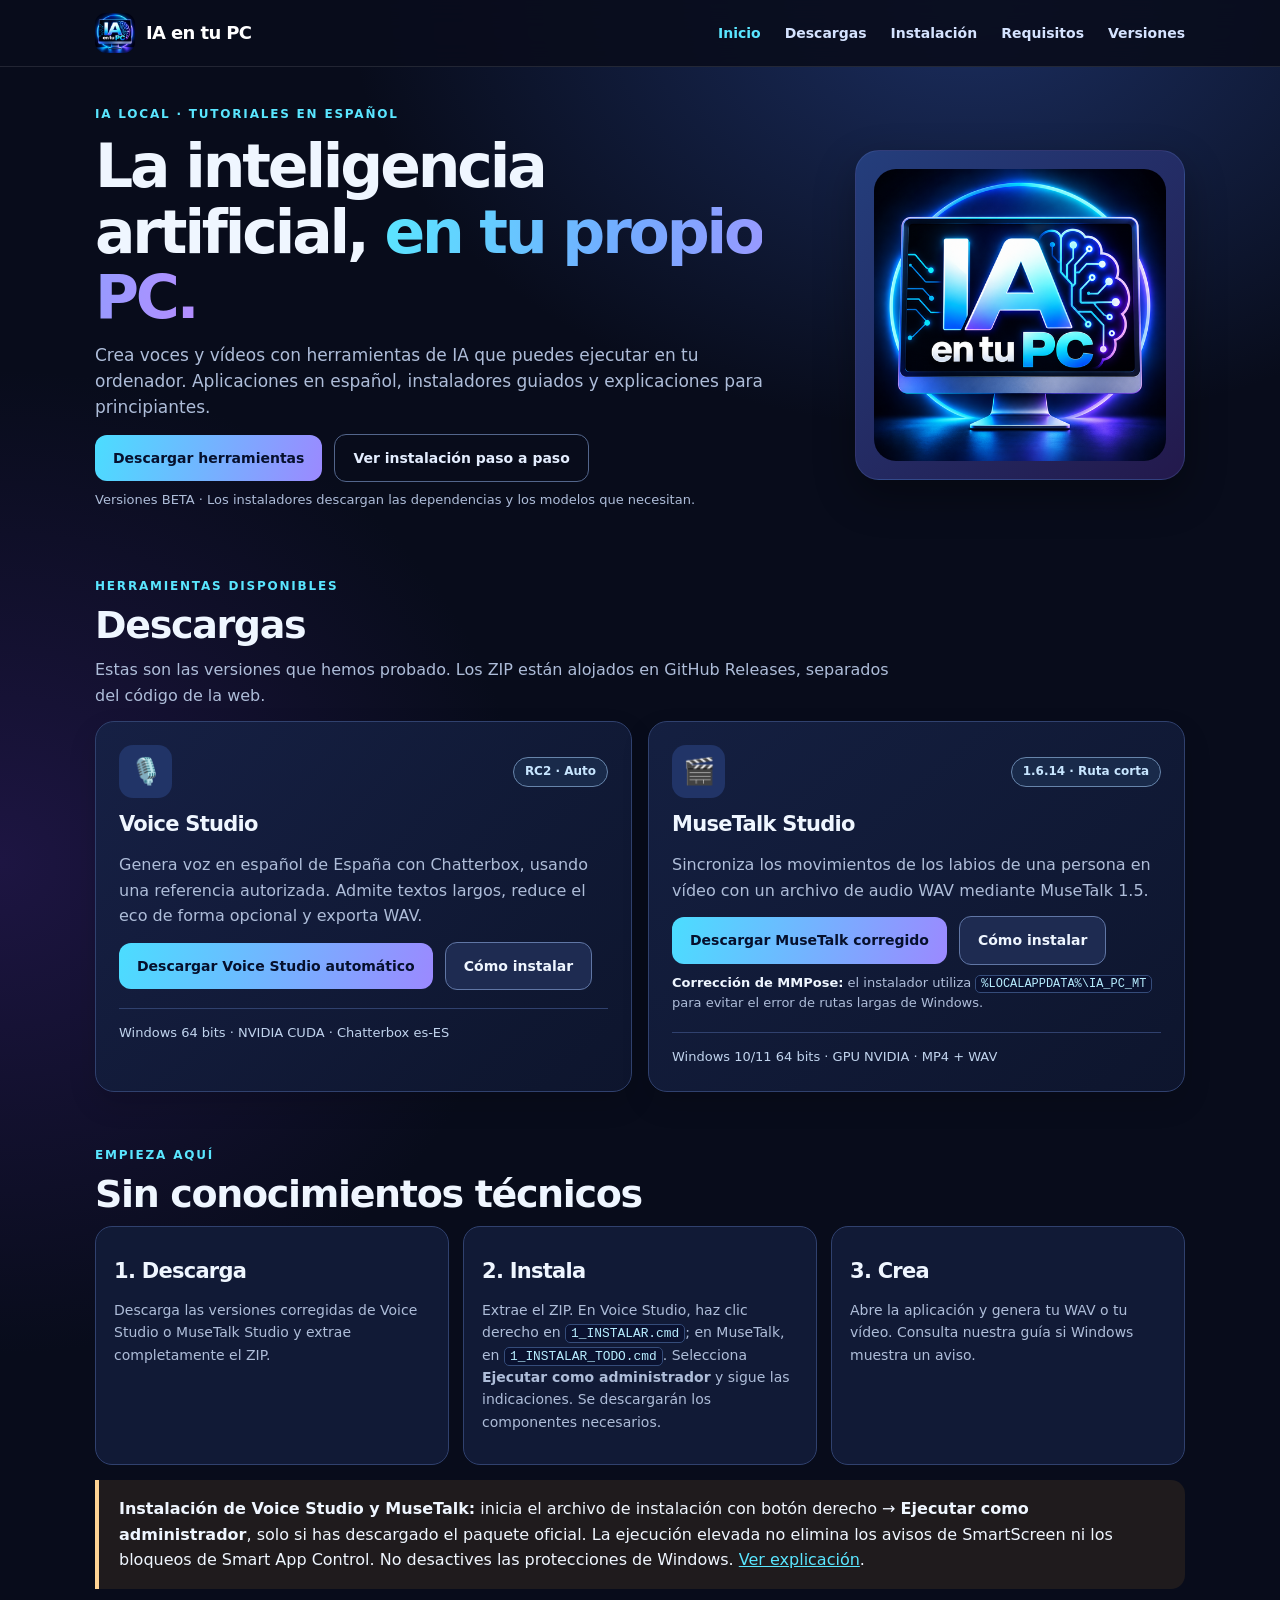
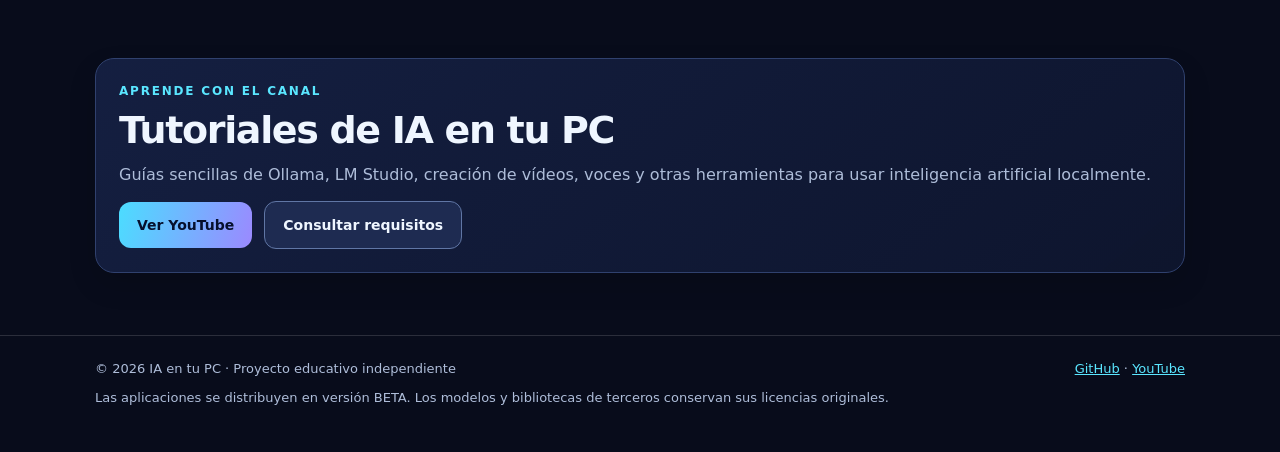
==== commit b584ac31: "Add files via upload" ====
--- a/index.html
+++ b/index.html
@@ -1,10 +1,10 @@
 <!DOCTYPE html>
 
 <html lang="es"><head><meta charset="utf-8"/><meta content="width=device-width,initial-scale=1" name="viewport"/><meta content="#080c1b" name="theme-color"/><meta content="IA en tu PC: descargas de Voice Studio y MuseTalk Studio, tutoriales e instalación paso a paso." name="description"/><title>Inicio | IA en tu PC</title><link href="logo.png" rel="icon" type="image/png"/><link href="styles.css" rel="stylesheet"/></head>
-<body><a class="skip" href="#contenido">Saltar al contenido</a><header class="topbar"><nav aria-label="Navegación principal" class="wrap nav"><a class="brand" href="index.html"><img alt="Logo IA en tu PC" src="logo.png"/><span>IA en tu PC</span></a><div class="links"><a aria-current="page" href="index.html">Inicio</a><a href="descargas.html">Descargas</a><a href="instalacion-completa.html">Instalación</a><a href="requisitos.html">Requisitos</a><a href="versiones.html">Versiones</a></div></nav></header>
+<body><!-- Actualizacion instaladores 2026-11-24: Voice auto + MuseTalk ruta corta --><a class="skip" href="#contenido">Saltar al contenido</a><header class="topbar"><nav aria-label="Navegación principal" class="wrap nav"><a class="brand" href="index.html"><img alt="Logo IA en tu PC" src="logo.png"/><span>IA en tu PC</span></a><div class="links"><a aria-current="page" href="index.html">Inicio</a><a href="descargas.html">Descargas</a><a href="instalacion-completa.html">Instalación</a><a href="requisitos.html">Requisitos</a><a href="versiones.html">Versiones</a></div></nav></header>
 <main id="contenido">
 <div class="wrap hero"><div><div class="eyebrow">IA local · Tutoriales en español</div><h1>La inteligencia artificial, <span class="shine">en tu propio PC.</span></h1><p class="lead">Crea voces y vídeos con herramientas de IA que puedes ejecutar en tu ordenador. Aplicaciones en español, instaladores guiados y explicaciones para principiantes.</p><div class="btns"><a class="btn" href="descargas.html">Descargar herramientas</a><a class="btn ghost" href="instalacion-completa.html">Ver instalación paso a paso</a></div><p class="small-note">Versiones BETA · Los instaladores descargan las dependencias y los modelos que necesitan.</p></div><div class="hero-art"><img alt="Emblema azul y violeta de IA en tu PC" src="logo.png"/></div></div>
-<section class="wrap"><div class="eyebrow">Herramientas disponibles</div><h2>Descargas</h2><p class="intro">Estas son las versiones que hemos probado. Los ZIP están alojados en GitHub Releases, separados del código de la web.</p><div class="cards"><article class="panel"><div class="panel-head"><span aria-hidden="true" class="emblem">🎙️</span><span class="tag">RC2 · 2.0</span></div><h3>Voice Studio</h3><p>Genera voz en español de España con Chatterbox, usando una referencia autorizada. Admite textos largos, reduce el eco de forma opcional y exporta WAV.</p><div class="btns"><a class="btn" href="https://github.com/dr4kull/IA-en-tu-PC/releases/download/voice-studio-v2.0-rc2/IA_en_tu_PC_Voice_Studio_v2_0_RC2_ECO_Y_TEXTO_LARGO.zip">Descargar ZIP · 2.0 RC2</a><a class="btn alt" href="instalacion-completa.html#voice">Cómo instalar</a></div><div class="meta">Windows 64 bits · NVIDIA CUDA · Chatterbox es-ES</div></article><article class="panel"><div class="panel-head"><span aria-hidden="true" class="emblem">🎬</span><span class="tag">BETA 1.6.14</span></div><h3>MuseTalk Studio</h3><p>Sincroniza los movimientos de los labios de una persona en vídeo con un archivo de audio WAV mediante MuseTalk 1.5.</p><div class="btns"><a class="btn" download="" href="https://github.com/dr4kull/IA-en-tu-PC/releases/download/musetalk-studio-v1.6.14/MuseTalk_Studio_v1.6.14_COMPLETO_BETA.zip">Descargar ZIP · 1.6.14</a><a class="btn alt" href="instalacion-completa.html#musetalk">Cómo instalar</a></div><div class="meta">Windows 10/11 64 bits · GPU NVIDIA · MP4 + WAV</div></article></div></section>
-<section class="wrap"><div class="eyebrow">Empieza aquí</div><h2>Sin conocimientos técnicos</h2><div class="grid3"><div class="quick"><h3>1. Descarga</h3><p>Elige Voice Studio o MuseTalk Studio y extrae el ZIP en una carpeta de Windows.</p></div><div class="quick"><h3>2. Instala</h3><p>Abre el instalador incluido y sigue las indicaciones. Puede descargar varios gigabytes.</p></div><div class="quick"><h3>3. Crea</h3><p>Abre la aplicación y genera tu WAV o tu vídeo. Consulta nuestra guía si Windows muestra un aviso.</p></div></div><div class="callout warn"><strong>Importante sobre Windows:</strong> en algunos equipos hemos necesitado abrir el instalador o la aplicación con «Ejecutar como administrador». Esto no desactiva ni evita los bloqueos de Smart App Control; no recomendamos desactivar las protecciones. <a href="instalacion-completa.html#seguridad">Ver explicación</a>.</div></section>
+<section class="wrap"><div class="eyebrow">Herramientas disponibles</div><h2>Descargas</h2><p class="intro">Estas son las versiones que hemos probado. Los ZIP están alojados en GitHub Releases, separados del código de la web.</p><div class="cards"><article class="panel"><div class="panel-head"><span aria-hidden="true" class="emblem">🎙️</span><span class="tag">RC2 · Auto</span></div><h3>Voice Studio</h3><p>Genera voz en español de España con Chatterbox, usando una referencia autorizada. Admite textos largos, reduce el eco de forma opcional y exporta WAV.</p><div class="btns"><a class="btn" href="https://github.com/dr4kull/IA-en-tu-PC/releases/download/voice-studio-v2.0-rc2-auto-admin/Voice_Studio_RC2_AUTO_AVISO_ADMIN_PRUEBA.zip">Descargar Voice Studio automático</a><a class="btn alt" href="instalacion-completa.html#voice">Cómo instalar</a></div><div class="meta">Windows 64 bits · NVIDIA CUDA · Chatterbox es-ES</div></article><article class="panel"><div class="panel-head"><span aria-hidden="true" class="emblem">🎬</span><span class="tag">1.6.14 · Ruta corta</span></div><h3>MuseTalk Studio</h3><p>Sincroniza los movimientos de los labios de una persona en vídeo con un archivo de audio WAV mediante MuseTalk 1.5.</p><div class="btns"><a class="btn" download="" href="https://github.com/dr4kull/IA-en-tu-PC/releases/download/musetalk-studio-v1.6.14-ruta-corta/IA_en_tu_PC_MuseTalk_v1.6.14_RUTA_CORTA_ADMIN_BETA.zip">Descargar MuseTalk corregido</a><a class="btn alt" href="instalacion-completa.html#musetalk">Cómo instalar</a></div><p class="small-note"><strong>Corrección de MMPose:</strong> el instalador utiliza <code>%LOCALAPPDATA%\IA_PC_MT</code> para evitar el error de rutas largas de Windows.</p><div class="meta">Windows 10/11 64 bits · GPU NVIDIA · MP4 + WAV</div></article></div></section>
+<section class="wrap"><div class="eyebrow">Empieza aquí</div><h2>Sin conocimientos técnicos</h2><div class="grid3"><div class="quick"><h3>1. Descarga</h3><p>Descarga las versiones corregidas de Voice Studio o MuseTalk Studio y extrae completamente el ZIP.</p></div><div class="quick"><h3>2. Instala</h3><p>Extrae el ZIP. En Voice Studio, haz clic derecho en <code>1_INSTALAR.cmd</code>; en MuseTalk, en <code>1_INSTALAR_TODO.cmd</code>. Selecciona <strong>Ejecutar como administrador</strong> y sigue las indicaciones. Se descargarán los componentes necesarios.</p></div><div class="quick"><h3>3. Crea</h3><p>Abre la aplicación y genera tu WAV o tu vídeo. Consulta nuestra guía si Windows muestra un aviso.</p></div></div><div class="callout warn"><strong>Instalación de Voice Studio y MuseTalk:</strong> inicia el archivo de instalación con botón derecho → <strong>Ejecutar como administrador</strong>, solo si has descargado el paquete oficial. La ejecución elevada no elimina los avisos de SmartScreen ni los bloqueos de Smart App Control. No desactives las protecciones de Windows. <a href="instalacion-completa.html#seguridad">Ver explicación</a>.</div></section>
 <section class="wrap"><div class="panel"><div class="eyebrow">Aprende con el canal</div><h2>Tutoriales de IA en tu PC</h2><p>Guías sencillas de Ollama, LM Studio, creación de vídeos, voces y otras herramientas para usar inteligencia artificial localmente.</p><div class="btns"><a class="btn" href="https://www.youtube.com/@IAentuPC-o1t" rel="noopener noreferrer" target="_blank">Ver YouTube</a><a class="btn alt" href="requisitos.html">Consultar requisitos</a></div></div></section>
 </main><footer><div class="wrap foot"><span>© 2026 IA en tu PC · Proyecto educativo independiente</span><span><a href="https://github.com/dr4kull/IA-en-tu-PC" rel="noopener noreferrer" target="_blank">GitHub</a> · <a href="https://www.youtube.com/@IAentuPC-o1t" rel="noopener noreferrer" target="_blank">YouTube</a></span></div><div class="wrap"><p>Las aplicaciones se distribuyen en versión BETA. Los modelos y bibliotecas de terceros conservan sus licencias originales.</p></div></footer></body></html>
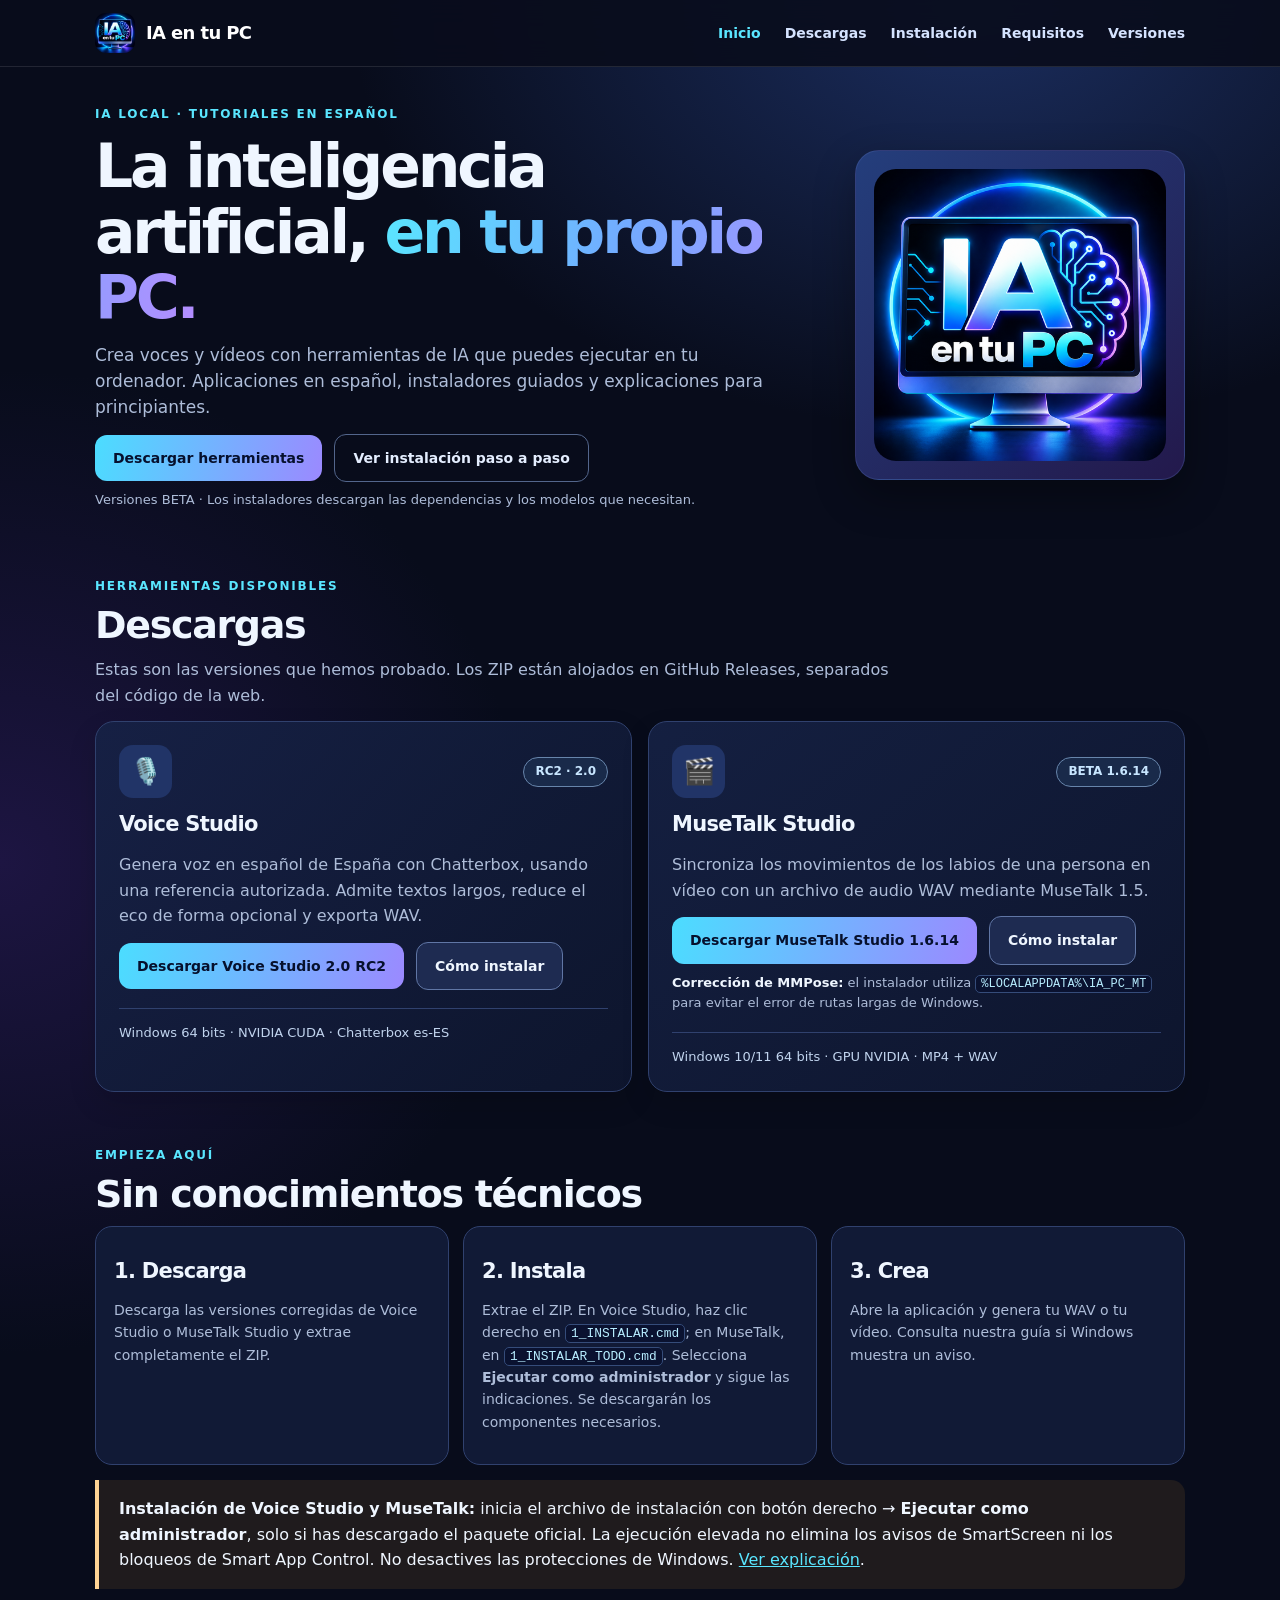
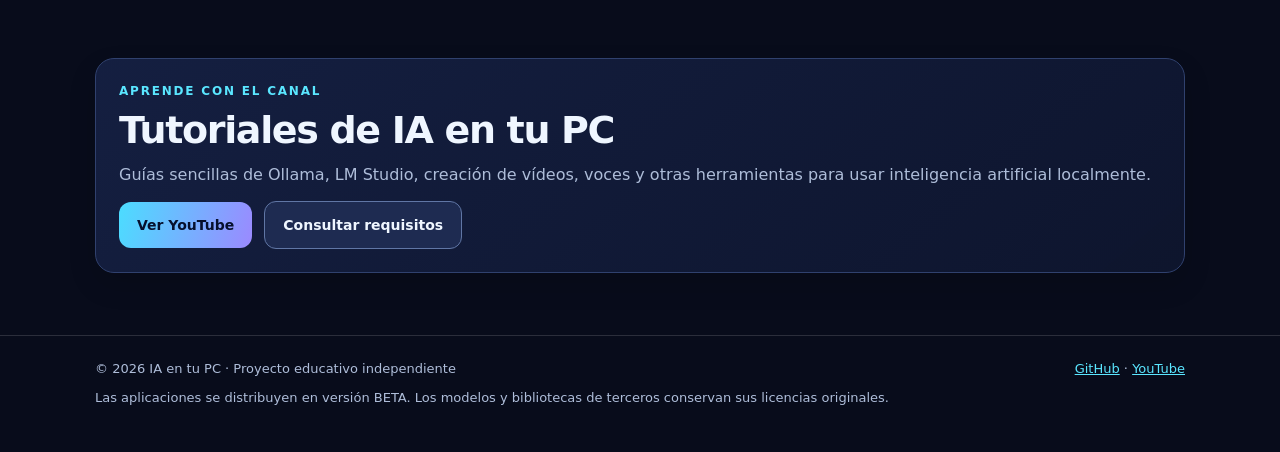
==== commit 7269840e: "Add files via upload" ====
--- a/index.html
+++ b/index.html
@@ -4,7 +4,7 @@
 <body><!-- Actualizacion instaladores 2026-11-24: Voice auto + MuseTalk ruta corta --><a class="skip" href="#contenido">Saltar al contenido</a><header class="topbar"><nav aria-label="Navegación principal" class="wrap nav"><a class="brand" href="index.html"><img alt="Logo IA en tu PC" src="logo.png"/><span>IA en tu PC</span></a><div class="links"><a aria-current="page" href="index.html">Inicio</a><a href="descargas.html">Descargas</a><a href="instalacion-completa.html">Instalación</a><a href="requisitos.html">Requisitos</a><a href="versiones.html">Versiones</a></div></nav></header>
 <main id="contenido">
 <div class="wrap hero"><div><div class="eyebrow">IA local · Tutoriales en español</div><h1>La inteligencia artificial, <span class="shine">en tu propio PC.</span></h1><p class="lead">Crea voces y vídeos con herramientas de IA que puedes ejecutar en tu ordenador. Aplicaciones en español, instaladores guiados y explicaciones para principiantes.</p><div class="btns"><a class="btn" href="descargas.html">Descargar herramientas</a><a class="btn ghost" href="instalacion-completa.html">Ver instalación paso a paso</a></div><p class="small-note">Versiones BETA · Los instaladores descargan las dependencias y los modelos que necesitan.</p></div><div class="hero-art"><img alt="Emblema azul y violeta de IA en tu PC" src="logo.png"/></div></div>
-<section class="wrap"><div class="eyebrow">Herramientas disponibles</div><h2>Descargas</h2><p class="intro">Estas son las versiones que hemos probado. Los ZIP están alojados en GitHub Releases, separados del código de la web.</p><div class="cards"><article class="panel"><div class="panel-head"><span aria-hidden="true" class="emblem">🎙️</span><span class="tag">RC2 · Auto</span></div><h3>Voice Studio</h3><p>Genera voz en español de España con Chatterbox, usando una referencia autorizada. Admite textos largos, reduce el eco de forma opcional y exporta WAV.</p><div class="btns"><a class="btn" href="https://github.com/dr4kull/IA-en-tu-PC/releases/download/voice-studio-v2.0-rc2-auto-admin/Voice_Studio_RC2_AUTO_AVISO_ADMIN_PRUEBA.zip">Descargar Voice Studio automático</a><a class="btn alt" href="instalacion-completa.html#voice">Cómo instalar</a></div><div class="meta">Windows 64 bits · NVIDIA CUDA · Chatterbox es-ES</div></article><article class="panel"><div class="panel-head"><span aria-hidden="true" class="emblem">🎬</span><span class="tag">1.6.14 · Ruta corta</span></div><h3>MuseTalk Studio</h3><p>Sincroniza los movimientos de los labios de una persona en vídeo con un archivo de audio WAV mediante MuseTalk 1.5.</p><div class="btns"><a class="btn" download="" href="https://github.com/dr4kull/IA-en-tu-PC/releases/download/musetalk-studio-v1.6.14-ruta-corta/IA_en_tu_PC_MuseTalk_v1.6.14_RUTA_CORTA_ADMIN_BETA.zip">Descargar MuseTalk corregido</a><a class="btn alt" href="instalacion-completa.html#musetalk">Cómo instalar</a></div><p class="small-note"><strong>Corrección de MMPose:</strong> el instalador utiliza <code>%LOCALAPPDATA%\IA_PC_MT</code> para evitar el error de rutas largas de Windows.</p><div class="meta">Windows 10/11 64 bits · GPU NVIDIA · MP4 + WAV</div></article></div></section>
+<section class="wrap"><div class="eyebrow">Herramientas disponibles</div><h2>Descargas</h2><p class="intro">Estas son las versiones que hemos probado. Los ZIP están alojados en GitHub Releases, separados del código de la web.</p><div class="cards"><article class="panel"><div class="panel-head"><span aria-hidden="true" class="emblem">🎙️</span><span class="tag">RC2 · 2.0</span></div><h3>Voice Studio</h3><p>Genera voz en español de España con Chatterbox, usando una referencia autorizada. Admite textos largos, reduce el eco de forma opcional y exporta WAV.</p><div class="btns"><a class="btn" href="https://github.com/dr4kull/IA-en-tu-PC/releases/download/voice-studio-v2.0-rc2/VoiceStudio_2.0_RC2.zip">Descargar Voice Studio 2.0 RC2</a><a class="btn alt" href="instalacion-completa.html#voice">Cómo instalar</a></div><div class="meta">Windows 64 bits · NVIDIA CUDA · Chatterbox es-ES</div></article><article class="panel"><div class="panel-head"><span aria-hidden="true" class="emblem">🎬</span><span class="tag">BETA 1.6.14</span></div><h3>MuseTalk Studio</h3><p>Sincroniza los movimientos de los labios de una persona en vídeo con un archivo de audio WAV mediante MuseTalk 1.5.</p><div class="btns"><a class="btn" download="" href="https://github.com/dr4kull/IA-en-tu-PC/releases/download/musetalk-studio-v1.6.14/MuseTalkStudio_1.6.14.zip">Descargar MuseTalk Studio 1.6.14</a><a class="btn alt" href="instalacion-completa.html#musetalk">Cómo instalar</a></div><p class="small-note"><strong>Corrección de MMPose:</strong> el instalador utiliza <code>%LOCALAPPDATA%\IA_PC_MT</code> para evitar el error de rutas largas de Windows.</p><div class="meta">Windows 10/11 64 bits · GPU NVIDIA · MP4 + WAV</div></article></div></section>
 <section class="wrap"><div class="eyebrow">Empieza aquí</div><h2>Sin conocimientos técnicos</h2><div class="grid3"><div class="quick"><h3>1. Descarga</h3><p>Descarga las versiones corregidas de Voice Studio o MuseTalk Studio y extrae completamente el ZIP.</p></div><div class="quick"><h3>2. Instala</h3><p>Extrae el ZIP. En Voice Studio, haz clic derecho en <code>1_INSTALAR.cmd</code>; en MuseTalk, en <code>1_INSTALAR_TODO.cmd</code>. Selecciona <strong>Ejecutar como administrador</strong> y sigue las indicaciones. Se descargarán los componentes necesarios.</p></div><div class="quick"><h3>3. Crea</h3><p>Abre la aplicación y genera tu WAV o tu vídeo. Consulta nuestra guía si Windows muestra un aviso.</p></div></div><div class="callout warn"><strong>Instalación de Voice Studio y MuseTalk:</strong> inicia el archivo de instalación con botón derecho → <strong>Ejecutar como administrador</strong>, solo si has descargado el paquete oficial. La ejecución elevada no elimina los avisos de SmartScreen ni los bloqueos de Smart App Control. No desactives las protecciones de Windows. <a href="instalacion-completa.html#seguridad">Ver explicación</a>.</div></section>
 <section class="wrap"><div class="panel"><div class="eyebrow">Aprende con el canal</div><h2>Tutoriales de IA en tu PC</h2><p>Guías sencillas de Ollama, LM Studio, creación de vídeos, voces y otras herramientas para usar inteligencia artificial localmente.</p><div class="btns"><a class="btn" href="https://www.youtube.com/@IAentuPC-o1t" rel="noopener noreferrer" target="_blank">Ver YouTube</a><a class="btn alt" href="requisitos.html">Consultar requisitos</a></div></div></section>
 </main><footer><div class="wrap foot"><span>© 2026 IA en tu PC · Proyecto educativo independiente</span><span><a href="https://github.com/dr4kull/IA-en-tu-PC" rel="noopener noreferrer" target="_blank">GitHub</a> · <a href="https://www.youtube.com/@IAentuPC-o1t" rel="noopener noreferrer" target="_blank">YouTube</a></span></div><div class="wrap"><p>Las aplicaciones se distribuyen en versión BETA. Los modelos y bibliotecas de terceros conservan sus licencias originales.</p></div></footer></body></html>
